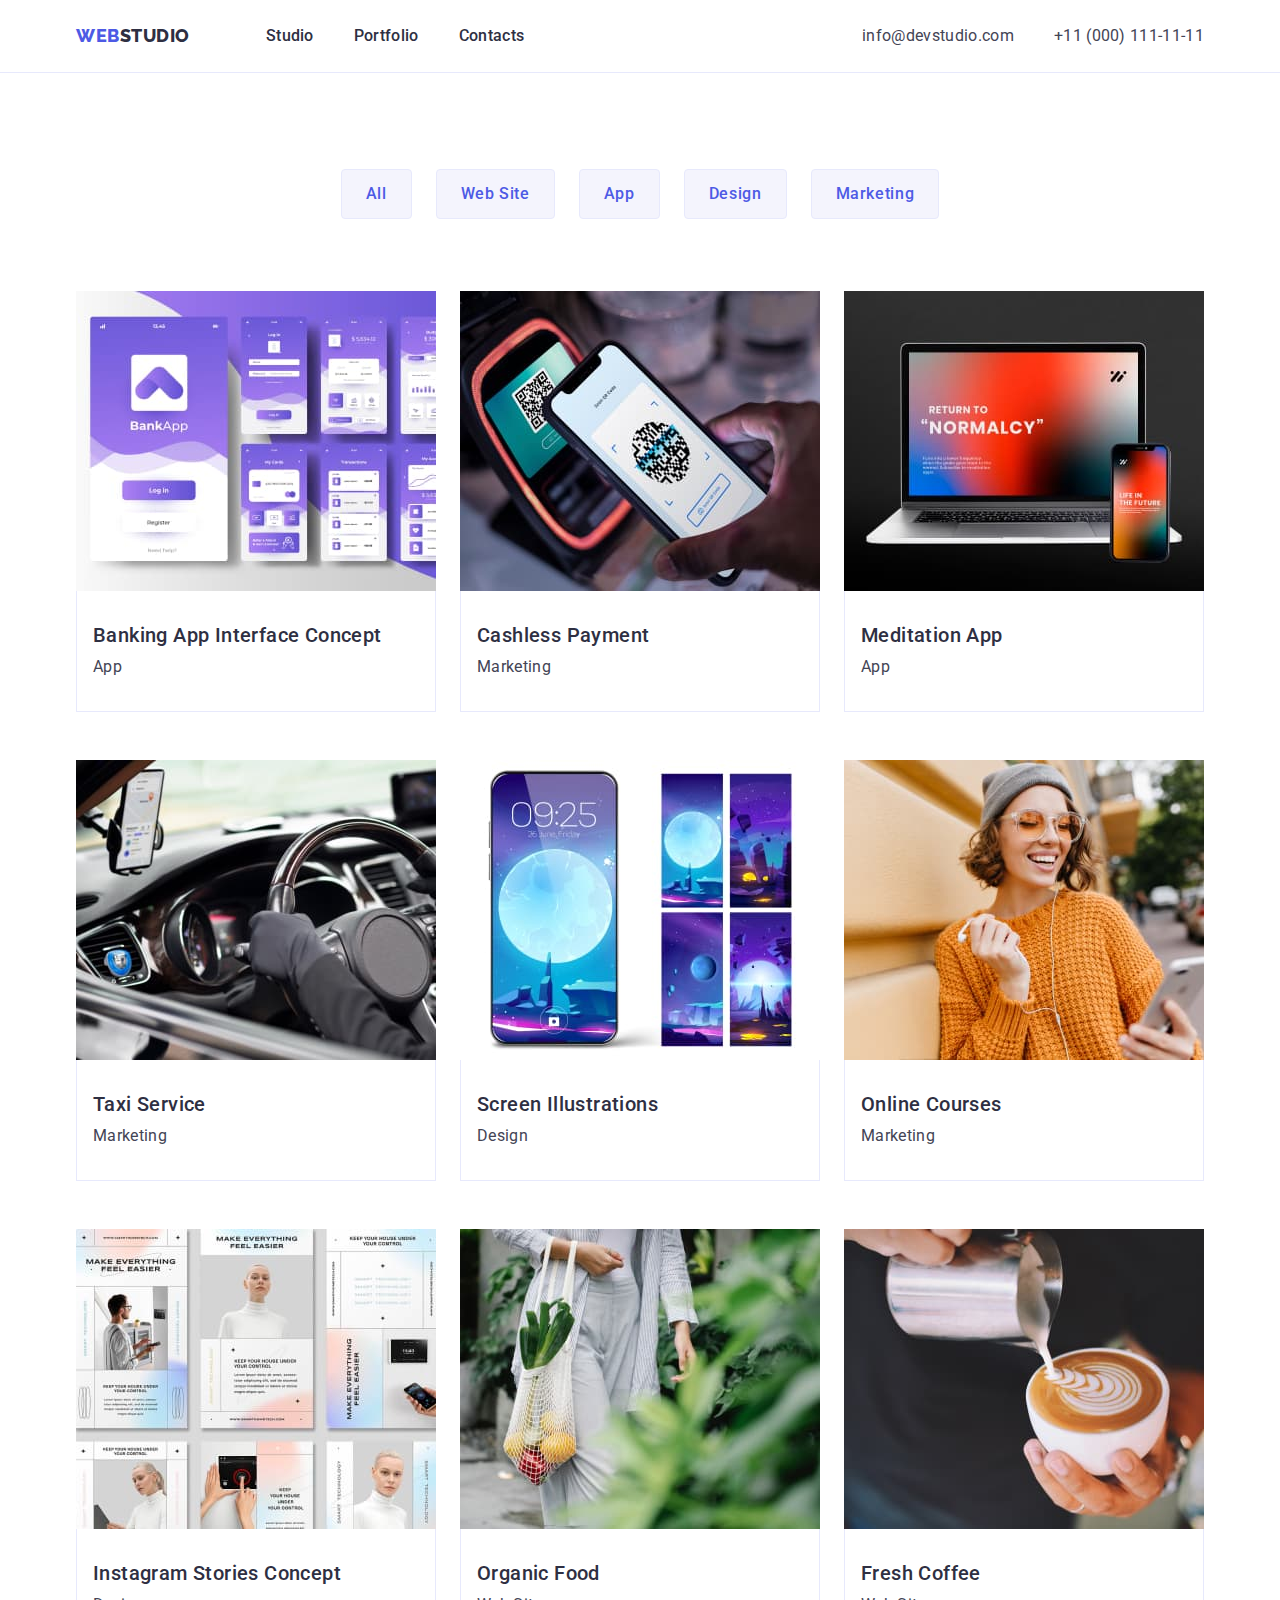
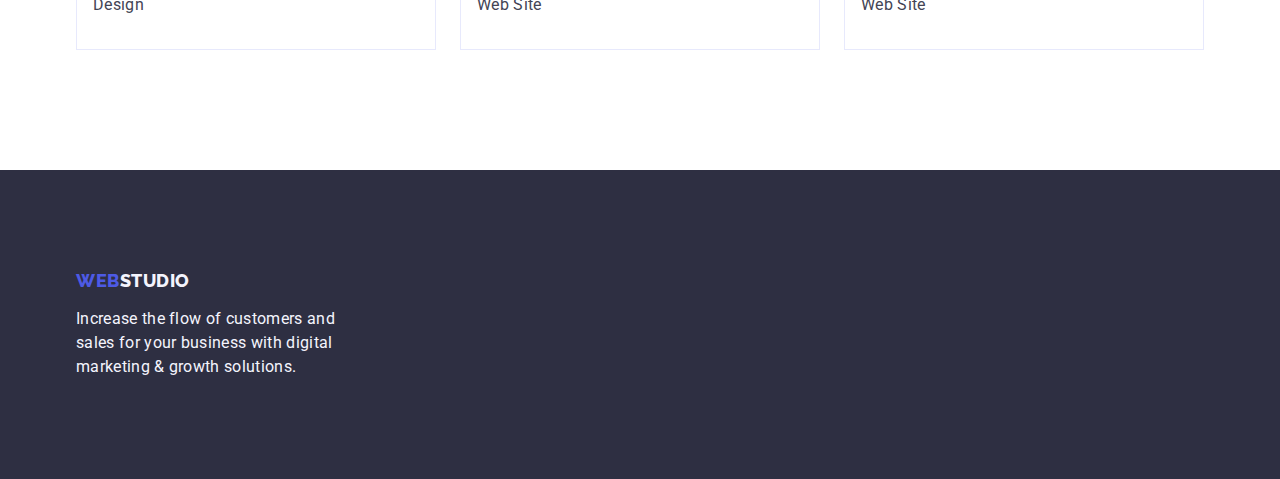
==== portfolio.html @ 7b008c72 "Initial commit" ====
<!DOCTYPE html>
<html lang="en">
  <head>
    <meta charset="UTF-8" />
    <meta http-equiv="X-UA-Compatible" content="IE=edge" />
    <meta name="viewport" content="width=device-width, initial-scale=1.0" />
    <title>Portfolio</title>

    <link rel="preconnect" href="https://fonts.googleapis.com" />
    <link rel="preconnect" href="https://fonts.gstatic.com" crossorigin />
    <link rel="preconnect" href="https://fonts.googleapis.com" />
    <link rel="preconnect" href="https://fonts.gstatic.com" crossorigin />
    <link
      href="https://fonts.googleapis.com/css2?family=Raleway:wght@800&family=Roboto:wght@400;500;700;900&display=swap"
      rel="stylesheet"
    />
    <link
      rel="stylesheet"
      href="https://cdn.jsdelivr.net/npm/modern-normalize@1.1.0/modern-normalize.min.css"
    />
    <link rel="stylesheet" href="./css/styles.css" />
  </head>
  <body>
    <!-- Header -->
    <header class="header">
      <div class="container main-nav">
        <nav class="nav-list">
          <a class="logo link" href="./index.html"
            >Web<span class="logo-studio">Studio</span>
          </a>
          <ul class="navigation list">
            <li class="item"><a class="link" href="./index.html">Studio</a></li>
            <li class="item">
              <a class="link" href="./portfolio.html">Portfolio</a>
            </li>
            <li class="item"><a class="link" href="">Contacts</a></li>
          </ul>
        </nav>
        <address class="address">
          <ul class="list">
            <li>
              <a class="address-item link" href="mailto:info@devstudio.com"
                >info@devstudio.com</a
              >
            </li>

            <li>
              <a class="address-item link" href="tel:+110001111111"
                >+11 (000) 111-11-11</a
              >
            </li>
          </ul>
        </address>
      </div>
    </header>
    <!-- Main content -->
    <main>
      <section class="portfolio">
        <div class="container">
          <h1 class="visually-hidden">Portfolio</h1>
          <ul class="portfolio-filter list">
            <li class="btn-item">
              <button class="filter-btn" type="button">All</button>
            </li>
            <li class="btn-item">
              <button class="filter-btn" type="button">Web Site</button>
            </li>
            <li class="btn-item">
              <button class="filter-btn" type="button">App</button>
            </li>
            <li class="btn-item">
              <button class="filter-btn" type="button">Design</button>
            </li>
            <li class="btn-item">
              <button class="filter-btn" type="button">Marketing</button>
            </li>
          </ul>
          <ul class="portfolio-list list">
            <li class="portfolio-icon">
              <a class="link" href="">
                <img
                  src="./images/portfolio/img-1.jpg"
                  alt="Banking App Interface Concept"
                  width="360"
                  height="300"
                />
                <div class="description">
                  <h2 class="portfolio-title">Banking App Interface Concept</h2>
                  <p class="portfolio-item">App</p>
                </div>
              </a>
            </li>
            <li class="portfolio-icon">
              <a class="link" href="">
                <img
                  src="./images/portfolio/img-2.jpg"
                  alt="Cashless Payment"
                  width="360"
                  height="300"
                />
                <div class="description">
                  <h2 class="portfolio-title">Cashless Payment</h2>
                  <p class="portfolio-item">Marketing</p>
                </div>
              </a>
            </li>
            <li class="portfolio-icon">
              <a class="link" href="">
                <img
                  src="./images/portfolio/img-3.jpg"
                  alt="Meditation App"
                  width="360"
                  height="300"
                />
                <div class="description">
                  <h2 class="portfolio-title">Meditation App</h2>
                  <p class="portfolio-item">App</p>
                </div>
              </a>
            </li>
            <li class="portfolio-icon">
              <a class="link" href="">
                <img
                  src="./images/portfolio/img-4.jpg"
                  alt="Taxi Service"
                  width="360"
                  height="300"
                />
                <div class="description">
                  <h2 class="portfolio-title">Taxi Service</h2>
                  <p class="portfolio-item">Marketing</p>
                </div>
              </a>
            </li>
            <li class="portfolio-icon">
              <a class="link" href="">
                <img
                  src="./images/portfolio/img-5.jpg"
                  alt="Screen Illustrations"
                  width="360"
                  height="300"
                />
                <div class="description">
                  <h2 class="portfolio-title">Screen Illustrations</h2>
                  <p class="portfolio-item">Design</p>
                </div>
              </a>
            </li>
            <li class="portfolio-icon">
              <a class="link" href="">
                <img
                  src="./images/portfolio/img-6.jpg"
                  alt="Online Courses"
                  width="360"
                  height="300"
                />
                <div class="description">
                  <h2 class="portfolio-title">Online Courses</h2>
                  <p class="portfolio-item">Marketing</p>
                </div>
              </a>
            </li>
            <li class="portfolio-icon">
              <a class="link" href="">
                <img
                  src="./images/portfolio/img-7.jpg"
                  alt="Instagram Stories Concept"
                  width="360"
                  height="300"
                />
                <div class="description">
                  <h2 class="portfolio-title">Instagram Stories Concept</h2>
                  <p class="portfolio-item">Design</p>
                </div>
              </a>
            </li>
            <li class="portfolio-icon">
              <a class="link" href="">
                <img
                  src="./images/portfolio/img-8.jpg"
                  alt="Organic Food"
                  width="360"
                  height="300"
                />
                <div class="description">
                  <h2 class="portfolio-title">Organic Food</h2>
                  <p class="portfolio-item">Web Site</p>
                </div>
              </a>
            </li>
            <li class="portfolio-icon">
              <a class="link" href="">
                <img
                  src="./images/portfolio/img-9.jpg"
                  alt="Fresh Coffee"
                  width="360"
                  height="300"
                />
                <div class="description">
                  <h2 class="portfolio-title">Fresh Coffee</h2>
                  <p class="portfolio-item">Web Site</p>
                </div>
              </a>
            </li>
          </ul>
        </div>
      </section>
    </main>
    <!-- Footer -->
    <footer class="footer">
      <div class="container">
        <a class="logo link" href="./index.html"
          >Web<span class="footer-logo">Studio</span>
        </a>
        <p class="footer-text">
          Increase the flow of customers and sales for your business with
          digital marketing &#38; growth solutions.
        </p>
      </div>
    </footer>
  </body>
</html>
---- css/styles.css ----
*,
*::before,
*::after {
  box-sizing: border-box;
}
:root {
  --iris: #4d5ae5;
  --ocean: #404bbf;
  --navy-blue: #2e2f42;
  --green: #31d0aa;
  --slate: #434455;
  --light-slate: #8e8f99;
  --cornflower: #e7e9fc;
  --cloud: #f4f4fd;
  --navy-blue-modal: #2e2f42;
  --grey: #2e2f42;
  --white: #ffffff;
  --dairy: #fcfcfc;
  --border: #e7e9fc;
}
/* General */
body {
  font-family: 'Roboto', sans-serif;
  color: var(--slate);
  letter-spacing: 0.02em;
  background-color: var(--white);
}
.visually-hidden {
  position: absolute;
  width: 1px;
  height: 1px;
  margin: -1px;
  border: 0;
  padding: 0;
  white-space: nowrap;
  clip-path: inset(100%);
  clip: rect(0 0 0 0);
  overflow: hidden;
}
.title-two {
  font-size: 36px;
  line-height: 1.11;
  color: var(--navy-blue);
  text-align: center;
  text-transform: capitalize;
  letter-spacing: 0.02em;
}
.title-three {
  font-weight: 500;
  font-size: 20px;
  line-height: 1.2;
  color: var(--navy-blue);
  letter-spacing: 0.02em;
}
.item {
  font-size: 16px;
  line-height: 1.5;
}
.container {
  margin-left: auto;
  margin-right: auto;
  width: 1158px;
  padding-left: 15px;
  padding-right: 15px;
}

/**
  |============================
  | Reset
  |============================
*/

.list {
  list-style: none;
  display: block;
}
.link {
  text-decoration: none;
  display: block;
}
img {
  display: block;
}
h1,
h2,
h3,
p,
ul {
  margin: 0;
  padding: 0;
}

/* Header */
.header {
  border-bottom: 1px solid var(--border);
}

.logo {
  font-family: 'Raleway', sans-serif;
  font-weight: 800;
  font-size: 18px;
  line-height: 1.17;
  letter-spacing: 0.03em;
  text-transform: uppercase;
  color: var(--iris);
  display: inline-block;
}
.logo-studio {
  color: var(--navy-blue);
}
.nav-list .logo {
  margin-right: 76px;
}
.navigation {
  display: flex;
  gap: 40px;
}

.navigation a {
  font-weight: 500;
  font-size: 16px;
  line-height: 1.5;
  color: var(--navy-blue);

  padding: 24px 0;
}
.address {
  font-style: normal;
}
.address > .list {
  display: flex;
}
.address-item {
  font-size: 16px;
  line-height: 1.5;
  color: var(--slate);
}
.address .list {
  gap: 40px;
}
.main-nav {
  display: flex;
  align-items: center;
}
.nav-list {
  display: flex;
  align-items: center;
  margin-right: auto;
}
/* Main page */

/* Hero */
.hero {
  background-color: var(--navy-blue);
  text-align: center;
  padding: 188px 0;
}
.hero-title {
  margin-left: auto;
  margin-right: auto;
  margin-bottom: 48px;
  max-width: 496px;

  color: var(--white);
  font-size: 56px;
  line-height: 1.07;
  font-style: normal;
  text-align: center;
  letter-spacing: 0.02em;
}
.hero-button {
  min-width: 169px;
  height: 56px;
  padding: 16px 32px;
  display: block;
  border: none;
  margin-left: auto;
  margin-right: auto;

  font-family: 'Roboto', sans-serif;
  background: var(--iris);
  font-weight: 500;
  color: var(--white);
  font-size: 16px;
  line-height: 1.5;
  cursor: pointer;
  letter-spacing: 0.04em;

  box-shadow: 0px 4px 4px rgba(0, 0, 0, 0.15);
  border-radius: 4px;
}
/* Section 1 */
.advantages {
  padding: 120px 0;
}
.advantages .title-three {
  padding-left: 0;
  margin-bottom: 8px;
}
.advantages ul {
  display: flex;
  flex-wrap: wrap;
  gap: 24px;
}
.advantages-item {
  width: calc((100% - 3 * 24px) / 4);
}

/* Section 2 */
.our-works {
  padding-bottom: 120px;
}
.our-works .title-two {
  margin-bottom: 72px;
}
.our-works ul {
  display: flex;
  flex-wrap: wrap;
  gap: 24px;
}
.works-icon {
  width: calc((100% - 2 * 24px) / 3);
}

/* Section 3 */
.team {
  background-color: var(--cloud);
  padding: 120px 0;
}
.team .title-two {
  margin-bottom: 72px;
}
.team ul {
  display: flex;
  flex-wrap: wrap;
  gap: 24px;
}

.team-icon {
  background-color: var(--white);
  width: calc((100% - 3 * 24px) / 4);
}

.team-icon .title-three {
  text-align: center;
  margin-bottom: 8px;
}
.team-icon .item {
  text-align: center;
}
.container-team {
  padding: 32px 16px;
  box-shadow: 0px 1px 6px rgba(46, 47, 66, 0.08),
    0px 1px 1px rgba(46, 47, 66, 0.16), 0px 2px 1px rgba(46, 47, 66, 0.08);
  border-radius: 0px 0px 4px 4px;
}

/* Active */
.hero button:hover,
.hero button:focus {
  background-color: var(--ocean);
}
.navigation a:hover,
.navigation a:focus,
.address a:hover,
.address a:focus {
  color: var(--ocean);
}
/* Footer */
.footer {
  background-color: var(--navy-blue);
  padding: 100px 0;
}
.footer .logo {
  display: inline-block;
  margin-bottom: 16px;
}
.footer .footer-logo,
.footer-text {
  color: var(--cloud);
}

.footer-text {
  width: 264px;
  font-size: 16px;
  line-height: 1.5;
}

/**
  |============================
  | Portfolio
  |============================
*/

.portfolio {
  padding: 96px 0 120px 0;
}
/* Filter */
.filter-btn {
  padding: 12px 24px;
  min-width: 69px;

  font-family: 'Roboto', sans-serif;
  background-color: var(--cloud);
  font-weight: 500;
  color: var(--iris);
  font-size: 16px;
  line-height: 1.5;
  cursor: pointer;
  letter-spacing: 0.04em;

  border: 1px solid var(--border);
  border-radius: 4px;
}
.filter-btn:hover,
.filter-btn:focus {
  background-color: var(--ocean);
  color: var(--white);
  border: 1px solid transparent;
}

.portfolio-filter {
  display: flex;
  justify-content: center;
  gap: 24px;
  margin-bottom: 72px;
}
/* Portfolio list */
.portfolio-list {
  display: flex;
  flex-wrap: wrap;

  column-gap: 24px;
  row-gap: 48px;
}
.portfolio-icon {
  width: calc((100% - 48px) / 3);
}
.portfolio-title {
  margin-bottom: 8px;

  font-weight: 500;
  font-size: 20px;
  line-height: 1.2;
  color: var(--navy-blue);
  letter-spacing: 0.02em;
}
.portfolio-item {
  font-size: 16px;
  line-height: 1.5;
  letter-spacing: 0.02em;
  color: var(--slate);
}
.description {
  border-left: 1px solid var(--border);
  border-bottom: 1px solid var(--border);
  border-right: 1px solid var(--border);
  padding: 32px 16px;
}
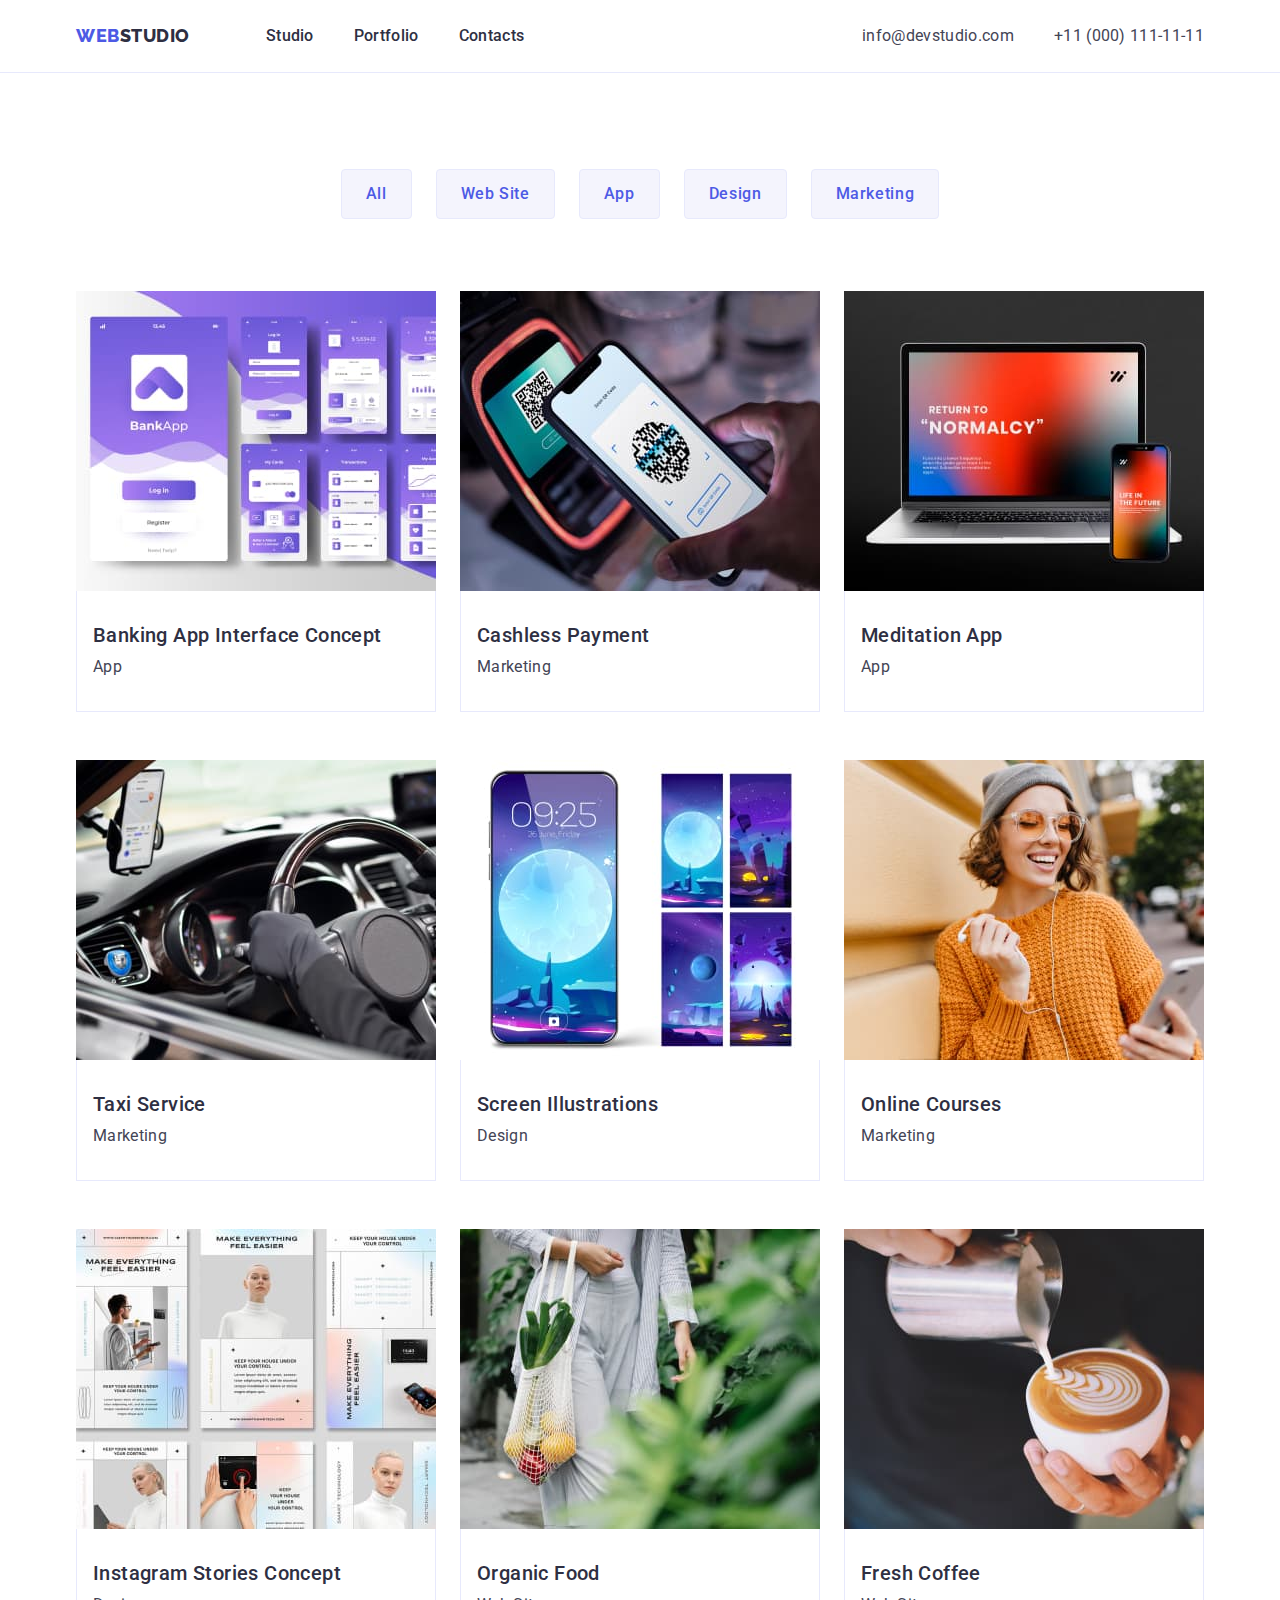
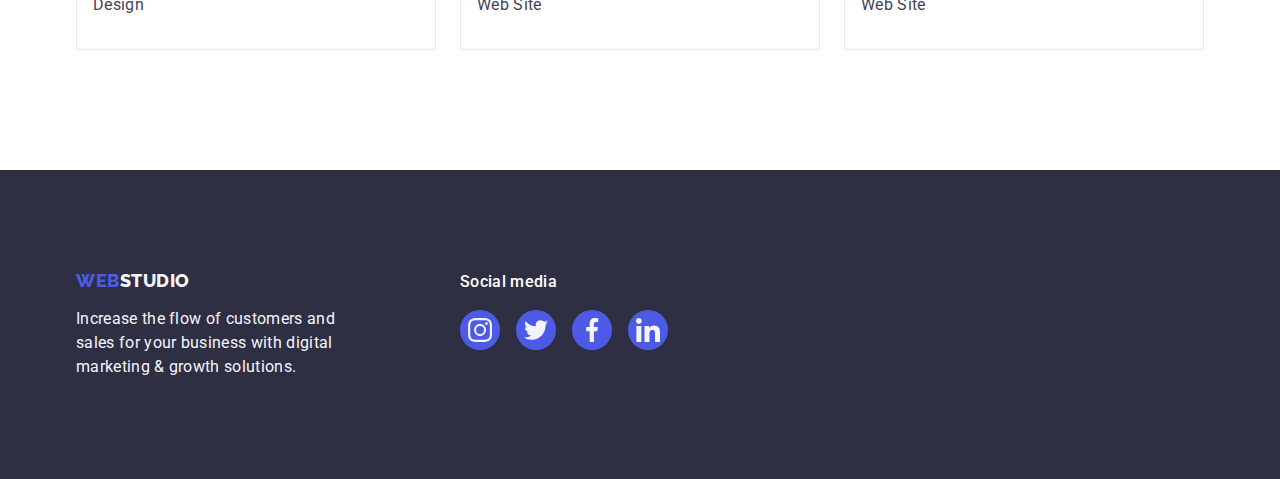
==== commit 69a458d9: "Add icons" ====
--- a/portfolio.html
+++ b/portfolio.html
@@ -208,14 +208,50 @@
     </main>
     <!-- Footer -->
     <footer class="footer">
-      <div class="container">
-        <a class="logo link" href="./index.html"
-          >Web<span class="footer-logo">Studio</span>
-        </a>
-        <p class="footer-text">
-          Increase the flow of customers and sales for your business with
-          digital marketing &#38; growth solutions.
-        </p>
+      <div class="footer-container container">
+        <div class="second-footer-container">
+          <a class="logo link" href="./index.html"
+            >Web<span class="footer-logo">Studio</span>
+          </a>
+          <p class="footer-text">
+            Increase the flow of customers and sales for your business with
+            digital marketing &#38; growth solutions.
+          </p>
+        </div>
+
+        <div class="social-media-container">
+          <p class="title-social-media">Social media</p>
+          <ul class="social-media list">
+            <li>
+              <a class="networks-link footer-link" href="">
+                <svg class="link-icon">
+                  <use href="./images/sprite.svg#icon-instagram"></use>
+                </svg>
+              </a>
+            </li>
+            <li>
+              <a class="networks-link footer-link" href="">
+                <svg class="link-icon">
+                  <use href="./images/sprite.svg#icon-twitter"></use>
+                </svg>
+              </a>
+            </li>
+            <li>
+              <a class="networks-link footer-link" href="">
+                <svg class="link-icon">
+                  <use href="./images/sprite.svg#icon-facebook"></use>
+                </svg>
+              </a>
+            </li>
+            <li>
+              <a class="networks-link footer-link" href="">
+                <svg class="link-icon">
+                  <use href="./images/sprite.svg#icon-linkedin"></use>
+                </svg>
+              </a>
+            </li>
+          </ul>
+        </div>
       </div>
     </footer>
   </body>
--- a/css/styles.css
+++ b/css/styles.css
@@ -151,9 +151,20 @@
 
 /* Hero */
 .hero {
-  background-color: var(--navy-blue);
   text-align: center;
   padding: 188px 0;
+  max-width: 1440px;
+  margin-left: auto;
+  margin-right: auto;
+  background-color: var(--navy-blue);
+  background-image: linear-gradient(
+      rgba(46, 47, 66, 0.7),
+      rgba(46, 47, 66, 0.7)
+    ),
+    url(../images/hero/hero-bg.jpg);
+  background-repeat: no-repeat;
+  background-position: center;
+  background-size: cover;
 }
 .hero-title {
   margin-left: auto;
@@ -189,6 +200,17 @@
   box-shadow: 0px 4px 4px rgba(0, 0, 0, 0.15);
   border-radius: 4px;
 }
+/* Active */
+.hero button:hover,
+.hero button:focus {
+  background-color: var(--ocean);
+}
+.navigation a:hover,
+.navigation a:focus,
+.address a:hover,
+.address a:focus {
+  color: var(--ocean);
+}
 /* Section 1 */
 .advantages {
   padding: 120px 0;
@@ -204,6 +226,15 @@
 }
 .advantages-item {
   width: calc((100% - 3 * 24px) / 4);
+}
+
+.icon-advantages {
+  padding: 24px 100px;
+  width: 264px;
+  height: 112px;
+  margin-bottom: 8px;
+  background-color: var(--cloud);
+  border-radius: 4px;
 }
 
 /* Section 2 */
@@ -254,17 +285,63 @@
     0px 1px 1px rgba(46, 47, 66, 0.16), 0px 2px 1px rgba(46, 47, 66, 0.08);
   border-radius: 0px 0px 4px 4px;
 }
-
-/* Active */
-.hero button:hover,
-.hero button:focus {
+/**
+  |============================
+  | Social networks
+  |============================
+*/
+.social-media {
+  margin-top: 8px;
+}
+.networks-link {
+  width: 40px;
+  height: 40px;
+  display: flex;
+  justify-content: center;
+  align-items: center;
+  background-color: var(--iris);
+  border-radius: 50%;
+}
+.networks-link:hover,
+.networks-link:focus {
   background-color: var(--ocean);
 }
-.navigation a:hover,
-.navigation a:focus,
-.address a:hover,
-.address a:focus {
-  color: var(--ocean);
+.link-icon {
+  width: 16px;
+  height: 16px;
+  fill: var(--white);
+}
+/* Section 4 */
+.customers {
+  padding: 120px 0;
+}
+.customers .title-two {
+  margin-bottom: 72px;
+}
+.list-customers {
+  display: flex;
+  flex-wrap: wrap;
+  gap: 24px;
+}
+.customers-item {
+  border: 1px solid var(--light-slate);
+  border-radius: 4px;
+  padding: 16px 32px;
+  width: 168px;
+  height: 88px;
+}
+.customers-item:hover,
+.customers-item:focus {
+  border: 1px solid var(--ocean);
+}
+.customers-icon {
+  width: 104px;
+  height: 56px;
+  /* fill: #8e8f99; */
+}
+.customers-icon:hover,
+.customers-icon:focus {
+  fill: var(--ocean);
 }
 /* Footer */
 .footer {
@@ -284,6 +361,31 @@
   width: 264px;
   font-size: 16px;
   line-height: 1.5;
+}
+.title-social-media {
+  font-weight: 500;
+  font-size: 16px;
+  line-height: 1.5;
+  color: var(--white);
+  letter-spacing: 0.02em;
+  margin-bottom: 16px;
+}
+.footer .social-media {
+  display: flex;
+  gap: 16px;
+}
+.footer .footer-container {
+  display: flex;
+  gap: 120px;
+  align-items: baseline;
+}
+.footer .link-icon {
+  width: 24px;
+  height: 24px;
+}
+.footer-link:hover,
+.footer-link:focus {
+  background-color: var(--green);
 }
 
 /**
@@ -317,6 +419,8 @@
   background-color: var(--ocean);
   color: var(--white);
   border: 1px solid transparent;
+  box-shadow: 0px 3px 1px rgba(0, 0, 0, 0.1), 0px 2px 1px rgba(0, 0, 0, 0.08),
+    0px 2px 2px rgba(0, 0, 0, 0.12);
 }
 
 .portfolio-filter {
@@ -357,3 +461,7 @@
   border-right: 1px solid var(--border);
   padding: 32px 16px;
 }
+.portfolio-icon:hover {
+  box-shadow: 0px 1px 6px rgba(46, 47, 66, 0.08),
+    0px 1px 1px rgba(46, 47, 66, 0.16), 0px 2px 1px rgba(46, 47, 66, 0.08);
+}
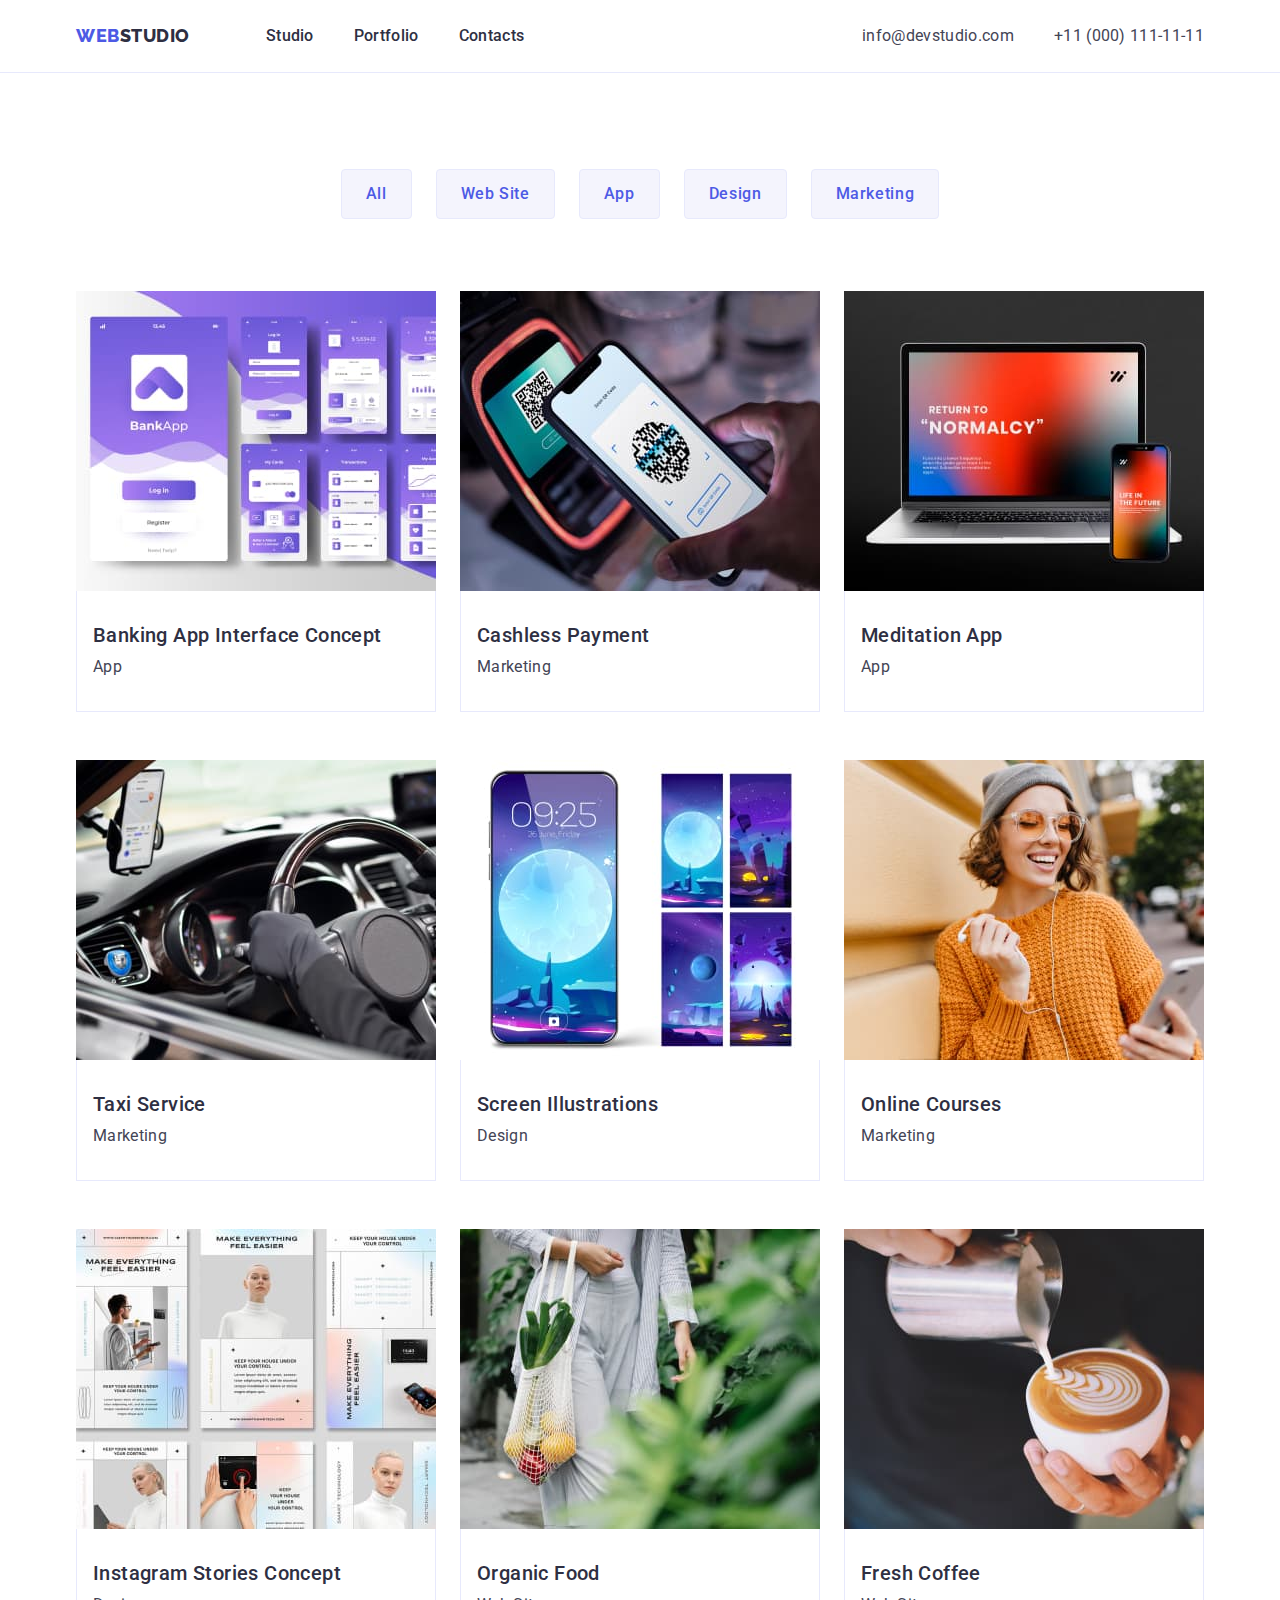
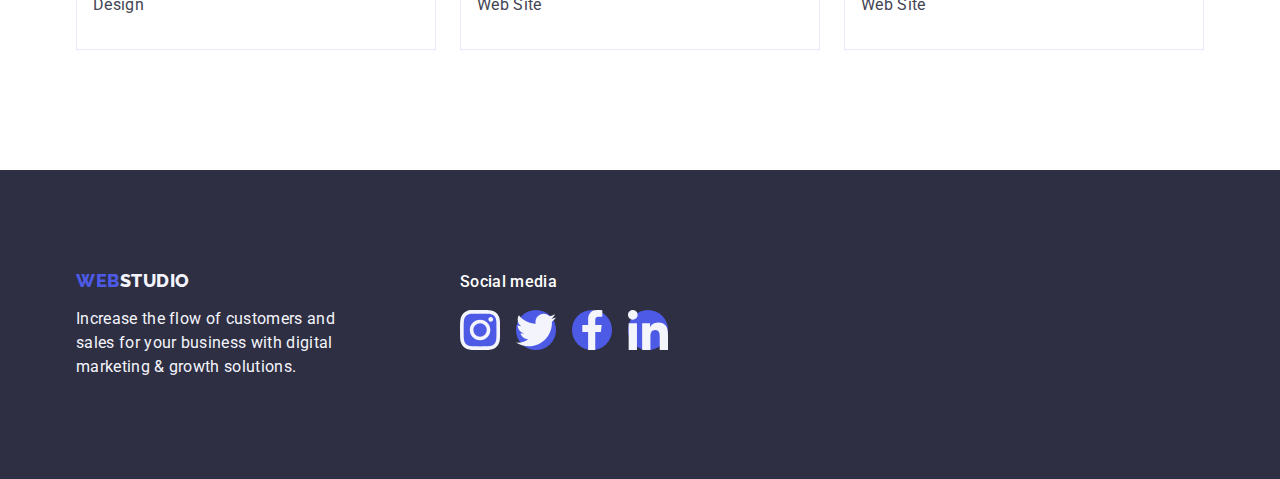
==== commit 11905661: "Changed icons and styles.css" ====
--- a/portfolio.html
+++ b/portfolio.html
@@ -77,7 +77,7 @@
           </ul>
           <ul class="portfolio-list list">
             <li class="portfolio-icon">
-              <a class="link" href="">
+              <a class="portfolio-link link" href="">
                 <img
                   src="./images/portfolio/img-1.jpg"
                   alt="Banking App Interface Concept"
@@ -91,7 +91,7 @@
               </a>
             </li>
             <li class="portfolio-icon">
-              <a class="link" href="">
+              <a class="portfolio-link link" href="">
                 <img
                   src="./images/portfolio/img-2.jpg"
                   alt="Cashless Payment"
@@ -105,7 +105,7 @@
               </a>
             </li>
             <li class="portfolio-icon">
-              <a class="link" href="">
+              <a class="portfolio-link link" href="">
                 <img
                   src="./images/portfolio/img-3.jpg"
                   alt="Meditation App"
@@ -119,7 +119,7 @@
               </a>
             </li>
             <li class="portfolio-icon">
-              <a class="link" href="">
+              <a class="portfolio-link link" href="">
                 <img
                   src="./images/portfolio/img-4.jpg"
                   alt="Taxi Service"
@@ -133,7 +133,7 @@
               </a>
             </li>
             <li class="portfolio-icon">
-              <a class="link" href="">
+              <a class="portfolio-link link" href="">
                 <img
                   src="./images/portfolio/img-5.jpg"
                   alt="Screen Illustrations"
@@ -147,7 +147,7 @@
               </a>
             </li>
             <li class="portfolio-icon">
-              <a class="link" href="">
+              <a class="portfolio-link link" href="">
                 <img
                   src="./images/portfolio/img-6.jpg"
                   alt="Online Courses"
@@ -161,7 +161,7 @@
               </a>
             </li>
             <li class="portfolio-icon">
-              <a class="link" href="">
+              <a class="portfolio-link link" href="">
                 <img
                   src="./images/portfolio/img-7.jpg"
                   alt="Instagram Stories Concept"
@@ -175,7 +175,7 @@
               </a>
             </li>
             <li class="portfolio-icon">
-              <a class="link" href="">
+              <a class="portfolio-link link" href="">
                 <img
                   src="./images/portfolio/img-8.jpg"
                   alt="Organic Food"
@@ -189,7 +189,7 @@
               </a>
             </li>
             <li class="portfolio-icon">
-              <a class="link" href="">
+              <a class="portfolio-link link" href="">
                 <img
                   src="./images/portfolio/img-9.jpg"
                   alt="Fresh Coffee"
--- a/css/styles.css
+++ b/css/styles.css
@@ -17,6 +17,7 @@
   --white: #ffffff;
   --dairy: #fcfcfc;
   --border: #e7e9fc;
+  --icons-customers: #afb1b8;
 }
 /* General */
 body {
@@ -270,6 +271,9 @@
 .team-icon {
   background-color: var(--white);
   width: calc((100% - 3 * 24px) / 4);
+  box-shadow: 0px 1px 6px rgba(46, 47, 66, 0.08),
+    0px 1px 1px rgba(46, 47, 66, 0.16), 0px 2px 1px rgba(46, 47, 66, 0.08);
+  border-radius: 0px 0px 4px 4px;
 }
 
 .team-icon .title-three {
@@ -280,10 +284,7 @@
   text-align: center;
 }
 .container-team {
-  padding: 32px 16px;
-  box-shadow: 0px 1px 6px rgba(46, 47, 66, 0.08),
-    0px 1px 1px rgba(46, 47, 66, 0.16), 0px 2px 1px rgba(46, 47, 66, 0.08);
-  border-radius: 0px 0px 4px 4px;
+  padding: 32px 0;
 }
 /**
   |============================
@@ -292,6 +293,7 @@
 */
 .social-media {
   margin-top: 8px;
+  justify-content: center;
 }
 .networks-link {
   width: 40px;
@@ -307,9 +309,7 @@
   background-color: var(--ocean);
 }
 .link-icon {
-  width: 16px;
-  height: 16px;
-  fill: var(--white);
+  fill: var(--cloud);
 }
 /* Section 4 */
 .customers {
@@ -317,32 +317,40 @@
 }
 .customers .title-two {
   margin-bottom: 72px;
+  line-height: 1.1;
 }
 .list-customers {
   display: flex;
-  flex-wrap: wrap;
   gap: 24px;
+  align-items: center;
 }
 .customers-item {
+  width: calc((100% - 120px) / 6);
+}
+.customers-link {
   border: 1px solid var(--light-slate);
   border-radius: 4px;
   padding: 16px 32px;
-  width: 168px;
+  display: flex;
   height: 88px;
-}
-.customers-item:hover,
-.customers-item:focus {
+  justify-content: center;
+  align-items: center;
+  color: var(--icons-customers);
+}
+.customers-icon {
+  fill: currentColor;
+}
+.customers-link:hover,
+.customers-link:focus {
   border: 1px solid var(--ocean);
-}
-.customers-icon {
-  width: 104px;
-  height: 56px;
-  /* fill: #8e8f99; */
-}
+  color: var(--ocean);
+}
+
 .customers-icon:hover,
 .customers-icon:focus {
-  fill: var(--ocean);
-}
+  fill: currentColor;
+}
+
 /* Footer */
 .footer {
   background-color: var(--navy-blue);
@@ -379,10 +387,7 @@
   gap: 120px;
   align-items: baseline;
 }
-.footer .link-icon {
-  width: 24px;
-  height: 24px;
-}
+
 .footer-link:hover,
 .footer-link:focus {
   background-color: var(--green);
@@ -461,7 +466,7 @@
   border-right: 1px solid var(--border);
   padding: 32px 16px;
 }
-.portfolio-icon:hover {
+.portfolio-link:hover {
   box-shadow: 0px 1px 6px rgba(46, 47, 66, 0.08),
     0px 1px 1px rgba(46, 47, 66, 0.16), 0px 2px 1px rgba(46, 47, 66, 0.08);
 }
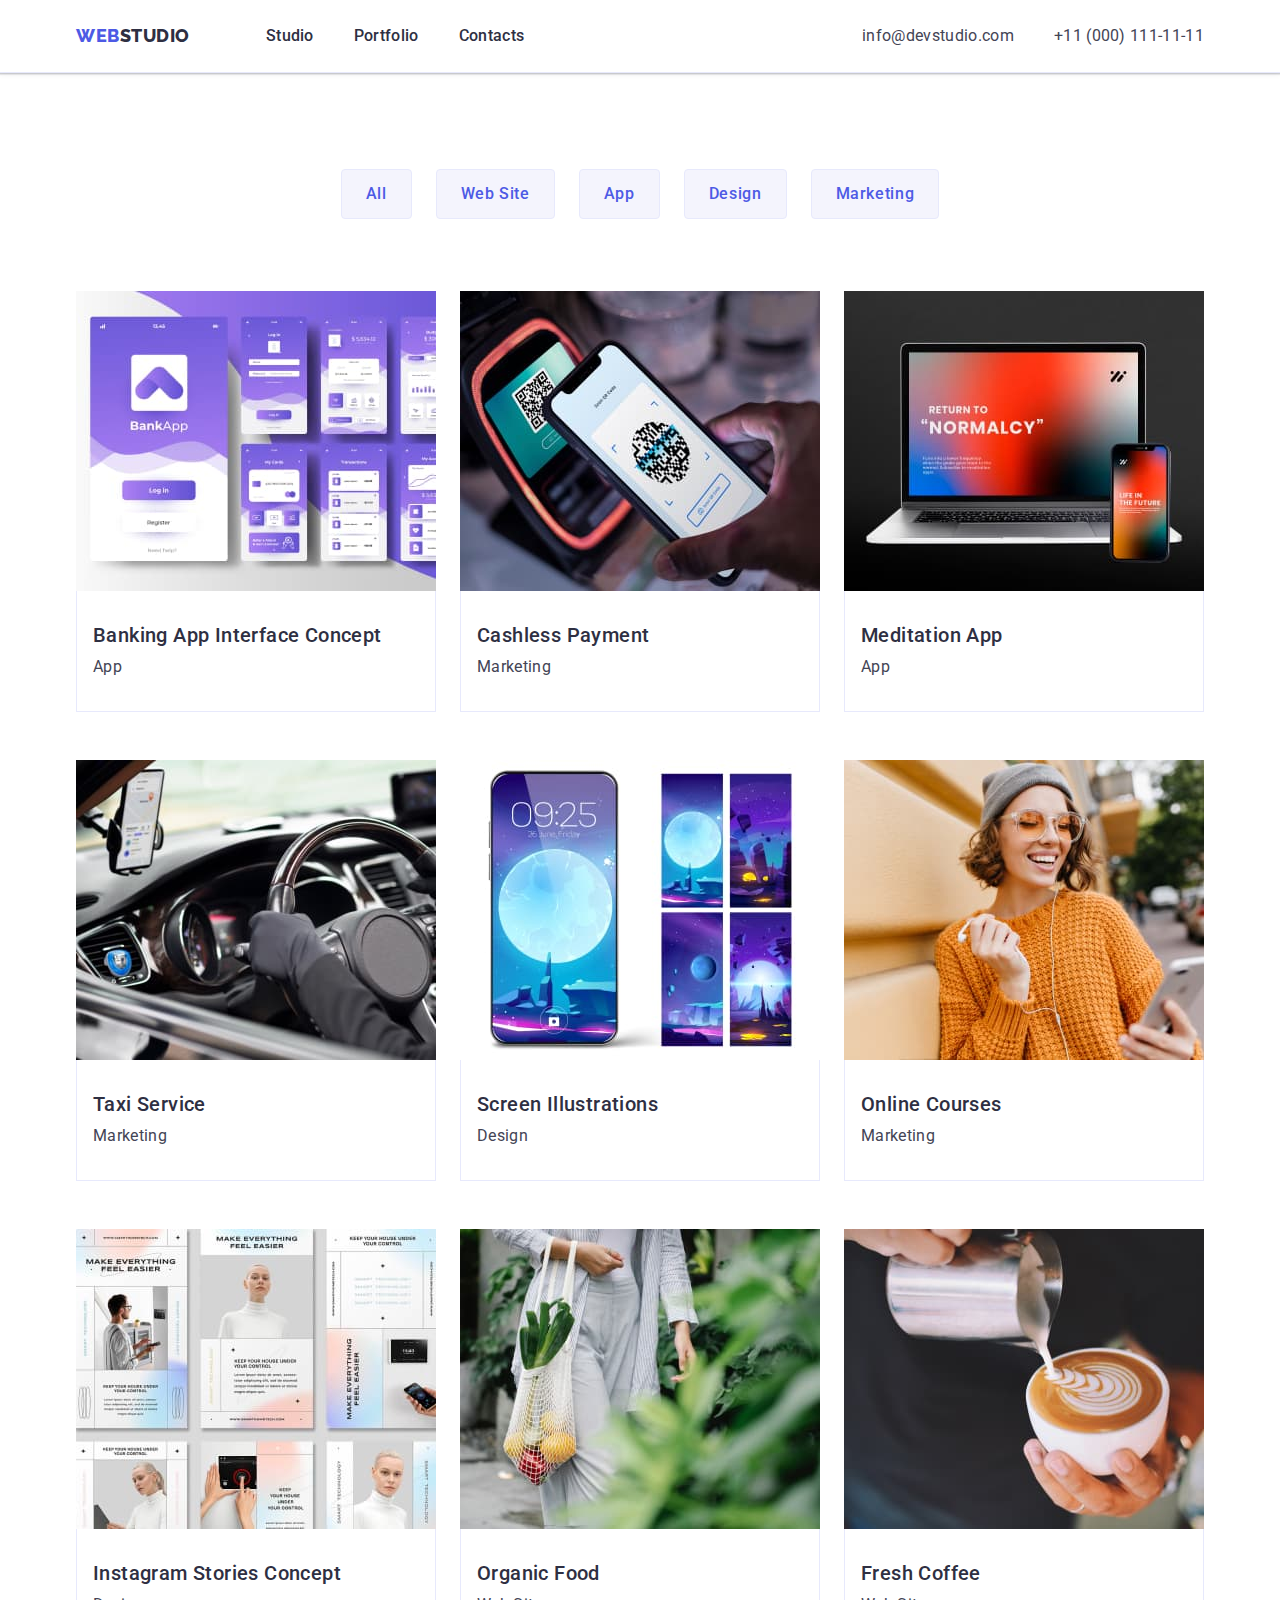
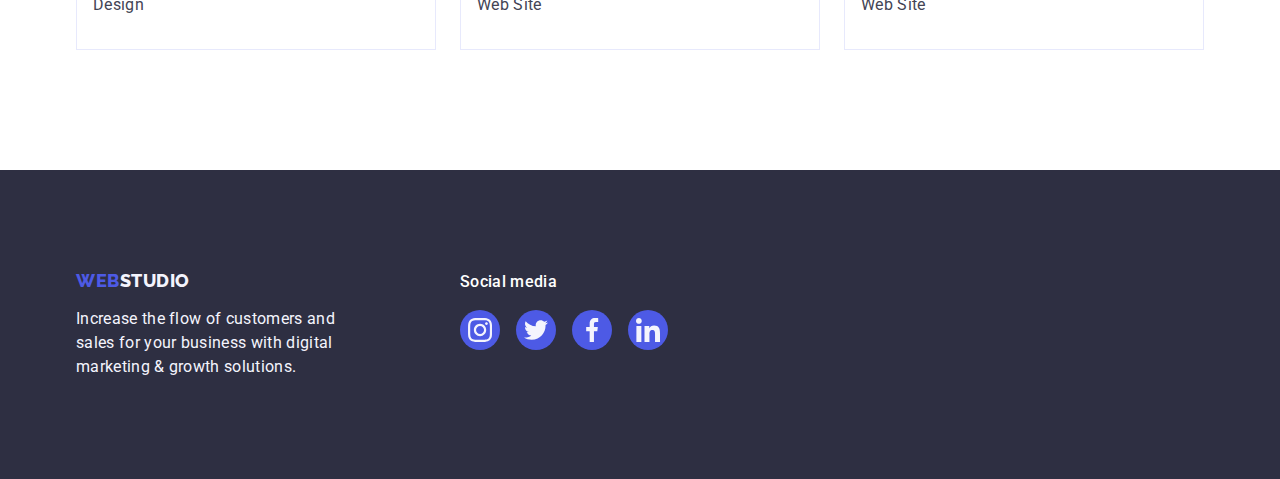
==== commit 0e7b5650: "Changed" ====
--- a/portfolio.html
+++ b/portfolio.html
@@ -222,31 +222,51 @@
         <div class="social-media-container">
           <p class="title-social-media">Social media</p>
           <ul class="social-media list">
-            <li>
-              <a class="networks-link footer-link" href="">
-                <svg class="link-icon">
-                  <use href="./images/sprite.svg#icon-instagram"></use>
-                </svg>
-              </a>
-            </li>
-            <li>
-              <a class="networks-link footer-link" href="">
-                <svg class="link-icon">
-                  <use href="./images/sprite.svg#icon-twitter"></use>
-                </svg>
-              </a>
-            </li>
-            <li>
-              <a class="networks-link footer-link" href="">
-                <svg class="link-icon">
-                  <use href="./images/sprite.svg#icon-facebook"></use>
-                </svg>
-              </a>
-            </li>
-            <li>
-              <a class="networks-link footer-link" href="">
-                <svg class="link-icon">
-                  <use href="./images/sprite.svg#icon-linkedin"></use>
+            <li class="social-list">
+              <a
+                class="networks-link footer-link"
+                href="https://www.instagram.com/"
+                target="_blank"
+                rel="noopener noreferrer"
+              >
+                <svg width="24px" height="24px" class="link-icon">
+                  <use href="./images/icon.svg#icon-instagram"></use>
+                </svg>
+              </a>
+            </li>
+            <li class="social-list">
+              <a
+                class="networks-link footer-link"
+                href="https://twitter.com/"
+                target="_blank"
+                rel="noopener noreferrer"
+              >
+                <svg width="24px" height="24px" class="link-icon">
+                  <use href="./images/icon.svg#icon-twitter"></use>
+                </svg>
+              </a>
+            </li>
+            <li class="social-list">
+              <a
+                class="networks-link footer-link"
+                href="https://www.facebook.com/"
+                target="_blank"
+                rel="noopener noreferrer"
+              >
+                <svg width="24px" height="24px" class="link-icon">
+                  <use href="./images/icon.svg#icon-facebook"></use>
+                </svg>
+              </a>
+            </li>
+            <li class="social-list">
+              <a
+                class="networks-link footer-link"
+                href="https://www.linkedin.com/"
+                target="_blank"
+                rel="noopener noreferrer"
+              >
+                <svg width="24px" height="24px" class="link-icon">
+                  <use href="./images/icon.svg#icon-linkedin"></use>
                 </svg>
               </a>
             </li>
--- a/css/styles.css
+++ b/css/styles.css
@@ -94,6 +94,8 @@
 /* Header */
 .header {
   border-bottom: 1px solid var(--border);
+  box-shadow: 0px 2px 1px rgba(46, 47, 66, 0.08),
+    0px 1px 1px rgba(46, 47, 66, 0.16), 0px 1px 6px rgba(46, 47, 66, 0.08);
 }
 
 .logo {
